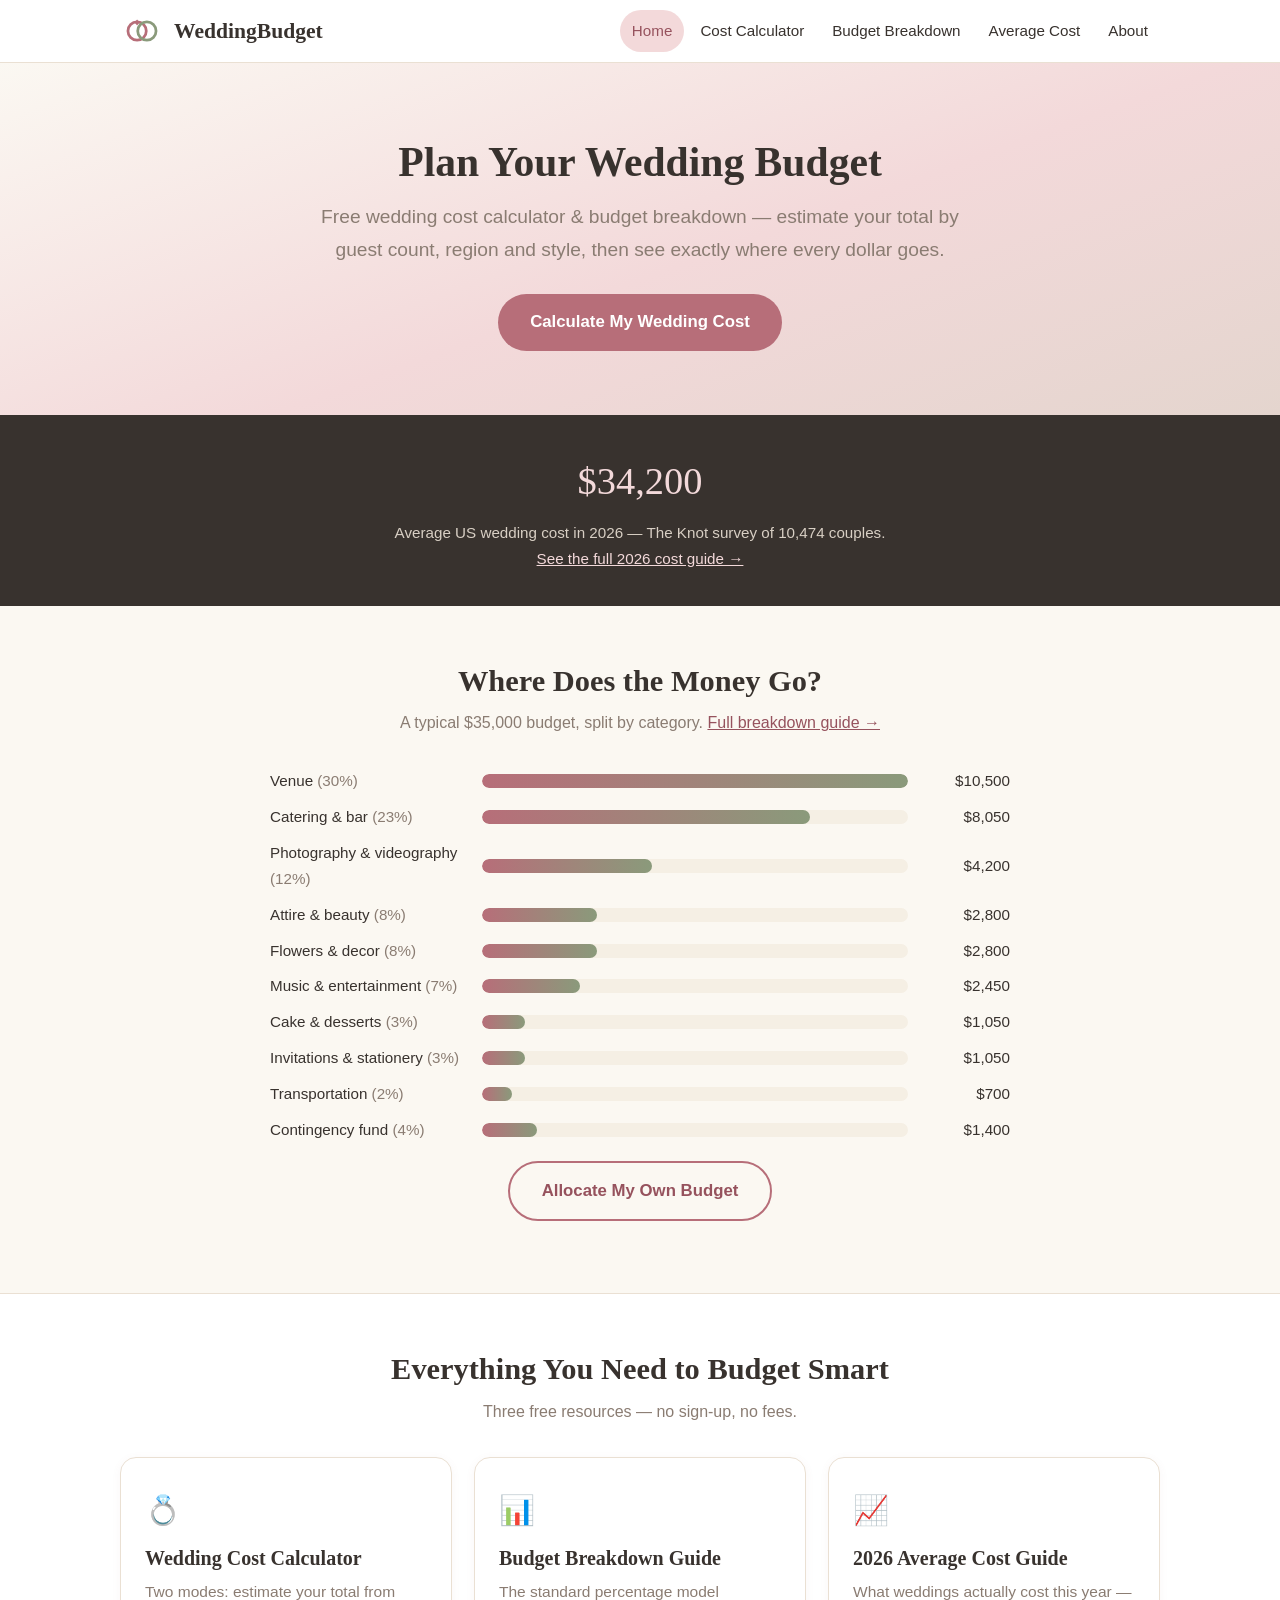
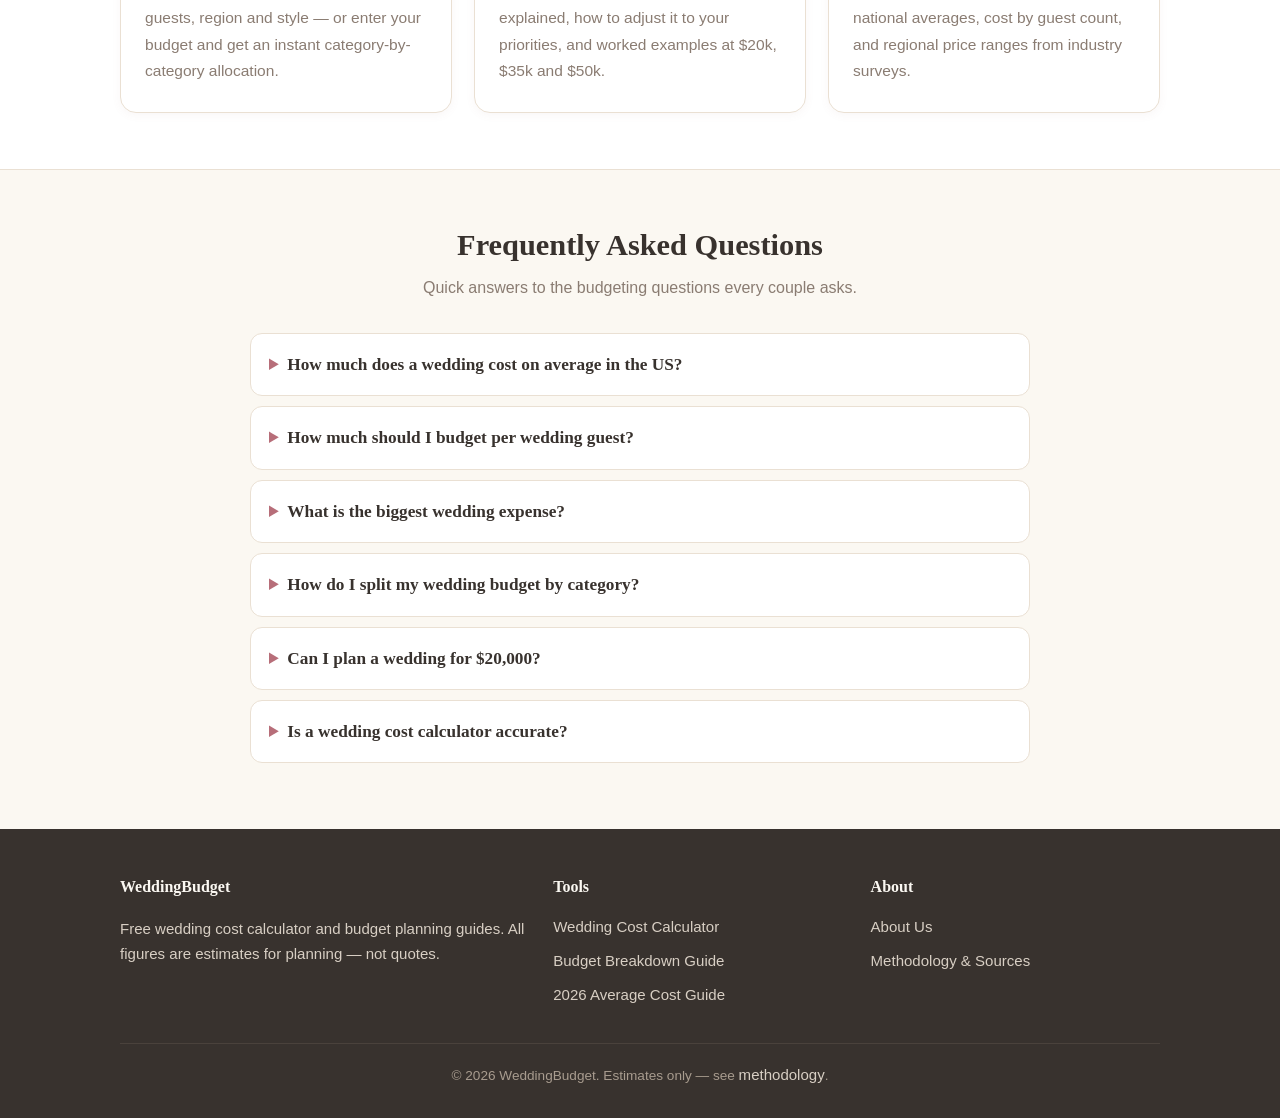
==== index.html @ bbfaf5be "WeddingBudget MVP: 6-page static niche site (wedding cost calculator + budget guides)" ====
<!DOCTYPE html>
<html lang="en">
<head>
<meta charset="UTF-8">
<meta name="viewport" content="width=device-width, initial-scale=1.0">
<title>Wedding Cost Calculator (2026) — Estimate Your Wedding Budget | WeddingBudget</title>
<meta name="description" content="Free wedding cost calculator: estimate your total wedding cost by guest count, region and style, then break your budget down by category. Based on 2026 US wedding data.">
<link rel="stylesheet" href="assets/css/style.css">
<script type="application/ld+json">
{
  "@context": "https://schema.org",
  "@type": "FAQPage",
  "mainEntity": [
    {"@type":"Question","name":"How much does a wedding cost on average in the US?",
     "acceptedAnswer":{"@type":"Answer","text":"According to The Knot's 2026 survey of 10,474 couples, the average US wedding costs about $34,200, not including the honeymoon. Costs vary widely by guest count, region, and style."}},
    {"@type":"Question","name":"How much should I budget per wedding guest?",
     "acceptedAnswer":{"@type":"Answer","text":"A common planning estimate is $110–$180 per guest for catering and bar in a mid-size city, with total per-guest wedding costs often landing between $300 and $500 once venue, rentals, and entertainment are included."}},
    {"@type":"Question","name":"What is the biggest wedding expense?",
     "acceptedAnswer":{"@type":"Answer","text":"The venue and catering together are typically the largest expenses, accounting for roughly half of the total budget — about 30% for the venue and 23% for catering and bar."}},
    {"@type":"Question","name":"How do I split my wedding budget by category?",
     "acceptedAnswer":{"@type":"Answer","text":"A standard starting split is: venue 30%, catering 23%, photography/videography 12%, attire & beauty 8%, flowers & decor 8%, music 7%, cake 3%, invitations 3%, transportation 2%, and a 4% contingency fund. Adjust the shares to match your priorities."}},
    {"@type":"Question","name":"Can I plan a wedding for $20,000?",
     "acceptedAnswer":{"@type":"Answer","text":"Yes — many couples do. A $20,000 budget typically means a smaller guest list (around 50 guests), a non-peak date, and prioritizing two or three categories while keeping the rest simple."}},
    {"@type":"Question","name":"Is a wedding cost calculator accurate?",
     "acceptedAnswer":{"@type":"Answer","text":"Calculators give planning estimates based on survey averages, not quotes. Real prices vary by vendor, season, and city. Use the estimate as a starting point, then collect real vendor quotes to refine it."}}
  ]
}
</script>
</head>
<body>

<header class="site-header">
  <div class="wrap">
    <a class="brand" href="index.html" aria-label="WeddingBudget home">
      <svg viewBox="0 0 72 44" aria-hidden="true">
        <circle cx="28" cy="22" r="15" fill="none" stroke="#B76E79" stroke-width="4.5"/>
        <circle cx="44" cy="22" r="15" fill="none" stroke="#8A9A7B" stroke-width="4.5"/>
        <path d="M28 3 l4 5 -4 5 -4 -5 z" fill="#B76E79"/>
      </svg>
      <span class="brand-name">WeddingBudget</span>
    </a>
    <nav class="nav" aria-label="Main navigation">
      <a href="index.html" class="active">Home</a>
      <a href="wedding-cost-calculator/index.html">Cost Calculator</a>
      <a href="wedding-budget-breakdown/index.html">Budget Breakdown</a>
      <a href="average-wedding-cost/index.html">Average Cost</a>
      <a href="about/index.html">About</a>
    </nav>
  </div>
</header>

<main>
  <section class="hero">
    <div class="wrap">
      <h1>Plan Your Wedding Budget</h1>
      <p class="tagline">Free wedding cost calculator &amp; budget breakdown — estimate your total by guest count, region and style, then see exactly where every dollar goes.</p>
      <a class="btn" href="wedding-cost-calculator/index.html">Calculate My Wedding Cost</a>
    </div>
  </section>

  <section class="stat-band">
    <div class="wrap">
      <div class="big">$34,200</div>
      <p>Average US wedding cost in 2026 — The Knot survey of 10,474 couples.<br>
      <a href="average-wedding-cost/index.html" style="color:var(--blush)">See the full 2026 cost guide →</a></p>
    </div>
  </section>

  <section class="section">
    <div class="wrap-narrow">
      <h2 style="text-align:center">Where Does the Money Go?</h2>
      <p class="lede" style="text-align:center;color:var(--muted)">A typical $35,000 budget, split by category. <a href="wedding-budget-breakdown/index.html">Full breakdown guide →</a></p>
      <div id="home-preview"></div>
      <p style="text-align:center;margin-top:18px"><a class="btn ghost" href="wedding-cost-calculator/index.html">Allocate My Own Budget</a></p>
    </div>
  </section>

  <section class="section alt">
    <div class="wrap">
      <h2>Everything You Need to Budget Smart</h2>
      <p class="lede">Three free resources — no sign-up, no fees.</p>
      <div class="cards">
        <a class="card" href="wedding-cost-calculator/index.html">
          <div class="card-icon">💍</div>
          <h3>Wedding Cost Calculator</h3>
          <p>Two modes: estimate your total from guests, region and style — or enter your budget and get an instant category-by-category allocation.</p>
        </a>
        <a class="card" href="wedding-budget-breakdown/index.html">
          <div class="card-icon">📊</div>
          <h3>Budget Breakdown Guide</h3>
          <p>The standard percentage model explained, how to adjust it to your priorities, and worked examples at $20k, $35k and $50k.</p>
        </a>
        <a class="card" href="average-wedding-cost/index.html">
          <div class="card-icon">📈</div>
          <h3>2026 Average Cost Guide</h3>
          <p>What weddings actually cost this year — national averages, cost by guest count, and regional price ranges from industry surveys.</p>
        </a>
      </div>
    </div>
  </section>

  <section class="section">
    <div class="wrap">
      <h2>Frequently Asked Questions</h2>
      <p class="lede">Quick answers to the budgeting questions every couple asks.</p>
      <div class="faq">
        <details>
          <summary>How much does a wedding cost on average in the US?</summary>
          <p>According to The Knot's 2026 survey of 10,474 couples, the average US wedding costs about <strong>$34,200</strong>, not including the honeymoon. Zola's survey puts the figure near $36,000. Your actual cost depends on guest count, region, and style — see our <a href="average-wedding-cost/index.html">2026 average cost guide</a> for the details.</p>
        </details>
        <details>
          <summary>How much should I budget per wedding guest?</summary>
          <p>A common planning estimate is $110–$180 per guest for catering and bar in a mid-size city. Once venue, rentals, and entertainment are included, total per-guest costs often land between $300 and $500. Our <a href="wedding-cost-calculator/index.html">cost calculator</a> estimates this for your specific guest count and region.</p>
        </details>
        <details>
          <summary>What is the biggest wedding expense?</summary>
          <p>The venue and catering are typically the two largest expenses — roughly 30% for the venue and 23% for catering and bar, or about half the total budget combined.</p>
        </details>
        <details>
          <summary>How do I split my wedding budget by category?</summary>
          <p>Start with the standard split — venue 30%, catering 23%, photo/video 12%, attire &amp; beauty 8%, flowers &amp; decor 8%, music 7%, cake 3%, invitations 3%, transportation 2%, contingency 4% — then shift points toward what matters most to you. The <a href="wedding-budget-breakdown/index.html">breakdown guide</a> shows how.</p>
        </details>
        <details>
          <summary>Can I plan a wedding for $20,000?</summary>
          <p>Yes. A $20,000 budget usually means a guest list around 50, a non-peak date or venue, and prioritizing two or three categories while keeping the rest simple. Try the <a href="wedding-cost-calculator/index.html">budget allocator</a> with $20,000 to see a realistic split.</p>
        </details>
        <details>
          <summary>Is a wedding cost calculator accurate?</summary>
          <p>Calculators give planning <em>estimates</em> based on survey averages — not vendor quotes. Real prices vary by vendor, season, and city. Use the estimate as your starting point, then collect real quotes to refine it. Read our <a href="methodology/index.html">methodology</a> to see exactly where our numbers come from.</p>
        </details>
      </div>
    </div>
  </section>
</main>

<footer class="site-footer">
  <div class="wrap">
    <div>
      <h4>WeddingBudget</h4>
      <p style="font-size:0.94rem">Free wedding cost calculator and budget planning guides. All figures are estimates for planning — not quotes.</p>
    </div>
    <div>
      <h4>Tools</h4>
      <ul>
        <li><a href="wedding-cost-calculator/index.html">Wedding Cost Calculator</a></li>
        <li><a href="wedding-budget-breakdown/index.html">Budget Breakdown Guide</a></li>
        <li><a href="average-wedding-cost/index.html">2026 Average Cost Guide</a></li>
      </ul>
    </div>
    <div>
      <h4>About</h4>
      <ul>
        <li><a href="about/index.html">About Us</a></li>
        <li><a href="methodology/index.html">Methodology &amp; Sources</a></li>
      </ul>
    </div>
    <div class="bottom">© 2026 WeddingBudget. Estimates only — see <a href="methodology/index.html">methodology</a>.</div>
  </div>
</footer>

<script src="assets/js/calculators.js"></script>
<script>
(function () {
  var r = WeddingCalc.allocateBudget(35000);
  var maxPct = 30;
  document.getElementById('home-preview').innerHTML = r.items.map(function (i) {
    var w = Math.round(i.pct / maxPct * 100);
    return '<div class="alloc-row">' +
      '<span>' + i.name + ' <span style="color:var(--muted)">(' + i.pct + '%)</span></span>' +
      '<span class="bar-track"><span class="bar-fill" style="display:block;width:' + w + '%"></span></span>' +
      '<span class="amt">' + WeddingCalc.fmt(i.amount) + '</span></div>';
  }).join('');
})();
</script>
<!-- Cloudflare Web Analytics --><script type='module' src='https://static.cloudflareinsights.com/beacon.min.js' data-cf-beacon='{"token": "0cc9b3c438344fda849d145891dc3f68"}'></script><!-- End Cloudflare Web Analytics -->
</body>
</html>
---- assets/css/style.css ----
/* WeddingBudget — elegant wedding aesthetic: ivory, blush, sage */
:root {
  --ivory: #FBF8F2;
  --ivory-deep: #F5EFE4;
  --blush: #F3D9DA;
  --blush-deep: #B76E79;
  --blush-dark: #96525D;
  --sage: #8A9A7B;
  --sage-deep: #5F7052;
  --ink: #38322E;
  --muted: #8A7C72;
  --line: #EAE0D3;
  --card: #FFFFFF;
  --serif: Georgia, 'Playfair Display', 'Times New Roman', serif;
  --sans: -apple-system, BlinkMacSystemFont, 'Segoe UI', Helvetica, Arial, sans-serif;
}

* { box-sizing: border-box; }
body {
  margin: 0;
  font-family: var(--sans);
  color: var(--ink);
  background: var(--ivory);
  line-height: 1.7;
}
h1, h2, h3 { font-family: var(--serif); font-weight: 600; line-height: 1.3; color: var(--ink); }
a { color: var(--blush-dark); }
a:hover { color: var(--sage-deep); }
img { max-width: 100%; }

.wrap { max-width: 1080px; margin: 0 auto; padding: 0 20px; }
.wrap-narrow { max-width: 780px; margin: 0 auto; padding: 0 20px; }

/* Header / nav */
.site-header {
  background: var(--card);
  border-bottom: 1px solid var(--line);
  position: sticky; top: 0; z-index: 50;
}
.site-header .wrap { display: flex; align-items: center; justify-content: space-between; padding-top: 10px; padding-bottom: 10px; }
.brand { display: flex; align-items: center; gap: 10px; text-decoration: none; }
.brand svg { width: 44px; height: 28px; }
.brand-name { font-family: var(--serif); font-size: 1.35rem; color: var(--ink); font-weight: 700; }
.nav { display: flex; gap: 4px; flex-wrap: wrap; }
.nav a {
  text-decoration: none; color: var(--ink); font-size: 0.95rem;
  padding: 8px 12px; border-radius: 999px;
}
.nav a:hover, .nav a.active { background: var(--blush); color: var(--blush-dark); }

/* Hero */
.hero {
  background: linear-gradient(160deg, var(--ivory) 0%, var(--blush) 55%, #E4D5CE 100%);
  padding: 72px 0 64px;
  text-align: center;
}
.hero h1 { font-size: 2.6rem; margin: 0 0 12px; }
.hero .tagline { font-size: 1.2rem; color: var(--muted); max-width: 640px; margin: 0 auto 28px; }
.btn {
  display: inline-block; text-decoration: none; cursor: pointer; border: none;
  background: var(--blush-deep); color: #fff;
  padding: 14px 32px; border-radius: 999px; font-size: 1.05rem; font-weight: 600;
  transition: transform .15s ease, background .15s ease;
}
.btn:hover { background: var(--blush-dark); color: #fff; transform: translateY(-1px); }
.btn.secondary { background: var(--sage); }
.btn.secondary:hover { background: var(--sage-deep); }
.btn.ghost { background: transparent; color: var(--blush-dark); border: 2px solid var(--blush-deep); }

/* Stat band */
.stat-band { background: var(--ink); color: var(--ivory); padding: 34px 0; text-align: center; }
.stat-band .big { font-family: var(--serif); font-size: 2.4rem; color: var(--blush); }
.stat-band p { margin: 6px 0 0; color: #D8CFC4; font-size: 0.95rem; }

/* Sections */
.section { padding: 56px 0; }
.section.alt { background: var(--card); border-top: 1px solid var(--line); border-bottom: 1px solid var(--line); }
.section h2 { text-align: center; font-size: 1.9rem; margin: 0 0 8px; }
.section .lede { text-align: center; color: var(--muted); max-width: 680px; margin: 0 auto 32px; }

/* Cards */
.cards { display: grid; grid-template-columns: repeat(3, 1fr); gap: 22px; }
.card {
  background: var(--card); border: 1px solid var(--line); border-radius: 16px;
  padding: 28px 24px; text-decoration: none; color: inherit;
  box-shadow: 0 2px 10px rgba(150, 110, 100, 0.06);
  transition: transform .15s ease, box-shadow .15s ease;
}
a.card:hover { transform: translateY(-3px); box-shadow: 0 8px 24px rgba(150, 110, 100, 0.12); }
.card h3 { margin: 0 0 8px; font-size: 1.25rem; }
.card p { margin: 0; color: var(--muted); font-size: 0.97rem; }
.card .card-icon { font-size: 1.8rem; margin-bottom: 10px; }

/* Preview allocation bars */
.alloc-row { display: grid; grid-template-columns: 200px 1fr 90px; gap: 12px; align-items: center; margin: 10px 0; font-size: 0.95rem; }
.alloc-row .bar-track { background: var(--ivory-deep); border-radius: 999px; height: 14px; overflow: hidden; }
.alloc-row .bar-fill { height: 100%; background: linear-gradient(90deg, var(--blush-deep), var(--sage)); border-radius: 999px; }
.alloc-row .amt { text-align: right; font-variant-numeric: tabular-nums; }

/* FAQ */
.faq { max-width: 780px; margin: 0 auto; }
.faq details { background: var(--card); border: 1px solid var(--line); border-radius: 12px; margin: 10px 0; padding: 4px 18px; }
.faq summary { cursor: pointer; font-family: var(--serif); font-size: 1.08rem; padding: 12px 0; font-weight: 600; }
.faq summary::marker { color: var(--blush-deep); }
.faq p { color: var(--muted); }

/* Tables */
table.cost-table { width: 100%; border-collapse: collapse; margin: 20px 0; background: var(--card); border-radius: 12px; overflow: hidden; font-size: 0.97rem; }
.cost-table th { background: var(--ivory-deep); text-align: left; padding: 12px 14px; font-family: var(--serif); }
.cost-table td { padding: 11px 14px; border-top: 1px solid var(--line); }
.cost-table tr:nth-child(even) td { background: #FFFEFB; }

/* Calculator */
.calc-shell { background: var(--card); border: 1px solid var(--line); border-radius: 18px; padding: 30px; box-shadow: 0 4px 20px rgba(150,110,100,0.07); }
.tabs { display: flex; gap: 8px; margin-bottom: 26px; }
.tab-btn {
  flex: 1; padding: 13px; border-radius: 12px; border: 2px solid var(--line);
  background: var(--ivory); font-size: 1rem; font-weight: 600; cursor: pointer; color: var(--muted);
}
.tab-btn.active { border-color: var(--blush-deep); background: var(--blush); color: var(--blush-dark); }
.tab-panel { display: none; }
.tab-panel.active { display: block; }

.field { margin: 22px 0; }
.field > label, .field .label { font-weight: 600; display: block; margin-bottom: 10px; font-family: var(--serif); font-size: 1.08rem; }
.slider-row { display: flex; align-items: center; gap: 14px; }
input[type="range"] { flex: 1; accent-color: var(--blush-deep); }
input[type="number"] {
  width: 110px; padding: 10px 12px; border: 2px solid var(--line); border-radius: 10px;
  font-size: 1rem; font-family: var(--sans);
}
input[type="number"]:focus { outline: none; border-color: var(--blush-deep); }

.option-grid { display: grid; grid-template-columns: repeat(4, 1fr); gap: 10px; }
.option-grid.three { grid-template-columns: repeat(3, 1fr); }
.option-card { position: relative; }
.option-card input { position: absolute; opacity: 0; pointer-events: none; }
.option-card label {
  display: block; border: 2px solid var(--line); border-radius: 12px; padding: 12px 8px;
  text-align: center; cursor: pointer; font-size: 0.92rem; background: var(--ivory);
  transition: border-color .15s ease, background .15s ease;
}
.option-card label strong { display: block; font-family: var(--serif); font-size: 1.02rem; }
.option-card input:checked + label { border-color: var(--blush-deep); background: var(--blush); }
.option-card .hint { color: var(--muted); font-size: 0.82rem; }

.results { margin-top: 30px; border-top: 2px dashed var(--line); padding-top: 24px; }
.total-line { text-align: center; margin-bottom: 22px; }
.total-line .label { color: var(--muted); font-size: 0.95rem; }
.total-line .total { font-family: var(--serif); font-size: 2.8rem; color: var(--blush-deep); }
.total-line .sub { color: var(--muted); font-size: 0.9rem; }
.disclaimer { background: var(--ivory-deep); border-radius: 12px; padding: 14px 18px; font-size: 0.88rem; color: var(--muted); margin-top: 24px; }

/* Footer */
.site-footer { background: var(--ink); color: #D8CFC4; padding: 44px 0 30px; margin-top: 0; }
.site-footer .wrap { display: grid; grid-template-columns: 1.4fr 1fr 1fr; gap: 28px; }
.site-footer h4 { font-family: var(--serif); color: var(--ivory); margin: 0 0 12px; }
.site-footer a { color: #D8CFC4; text-decoration: none; font-size: 0.94rem; }
.site-footer a:hover { color: var(--blush); }
.site-footer ul { list-style: none; margin: 0; padding: 0; }
.site-footer li { margin: 7px 0; }
.site-footer .bottom { grid-column: 1 / -1; border-top: 1px solid #4A423C; padding-top: 18px; font-size: 0.85rem; color: #A89C8F; text-align: center; }

/* Prose */
.prose h2 { margin-top: 40px; }
.prose ul { padding-left: 22px; }
.prose li { margin: 8px 0; }
.tip { background: #F0F4EC; border-left: 4px solid var(--sage); padding: 14px 18px; border-radius: 0 12px 12px 0; margin: 22px 0; }

/* Responsive */
@media (max-width: 820px) {
  .cards { grid-template-columns: 1fr; }
  .hero h1 { font-size: 2rem; }
  .option-grid, .option-grid.three { grid-template-columns: repeat(2, 1fr); }
  .alloc-row { grid-template-columns: 130px 1fr 76px; font-size: 0.85rem; }
  .site-footer .wrap { grid-template-columns: 1fr; }
  .calc-shell { padding: 20px 16px; }
  .total-line .total { font-size: 2.2rem; }
}
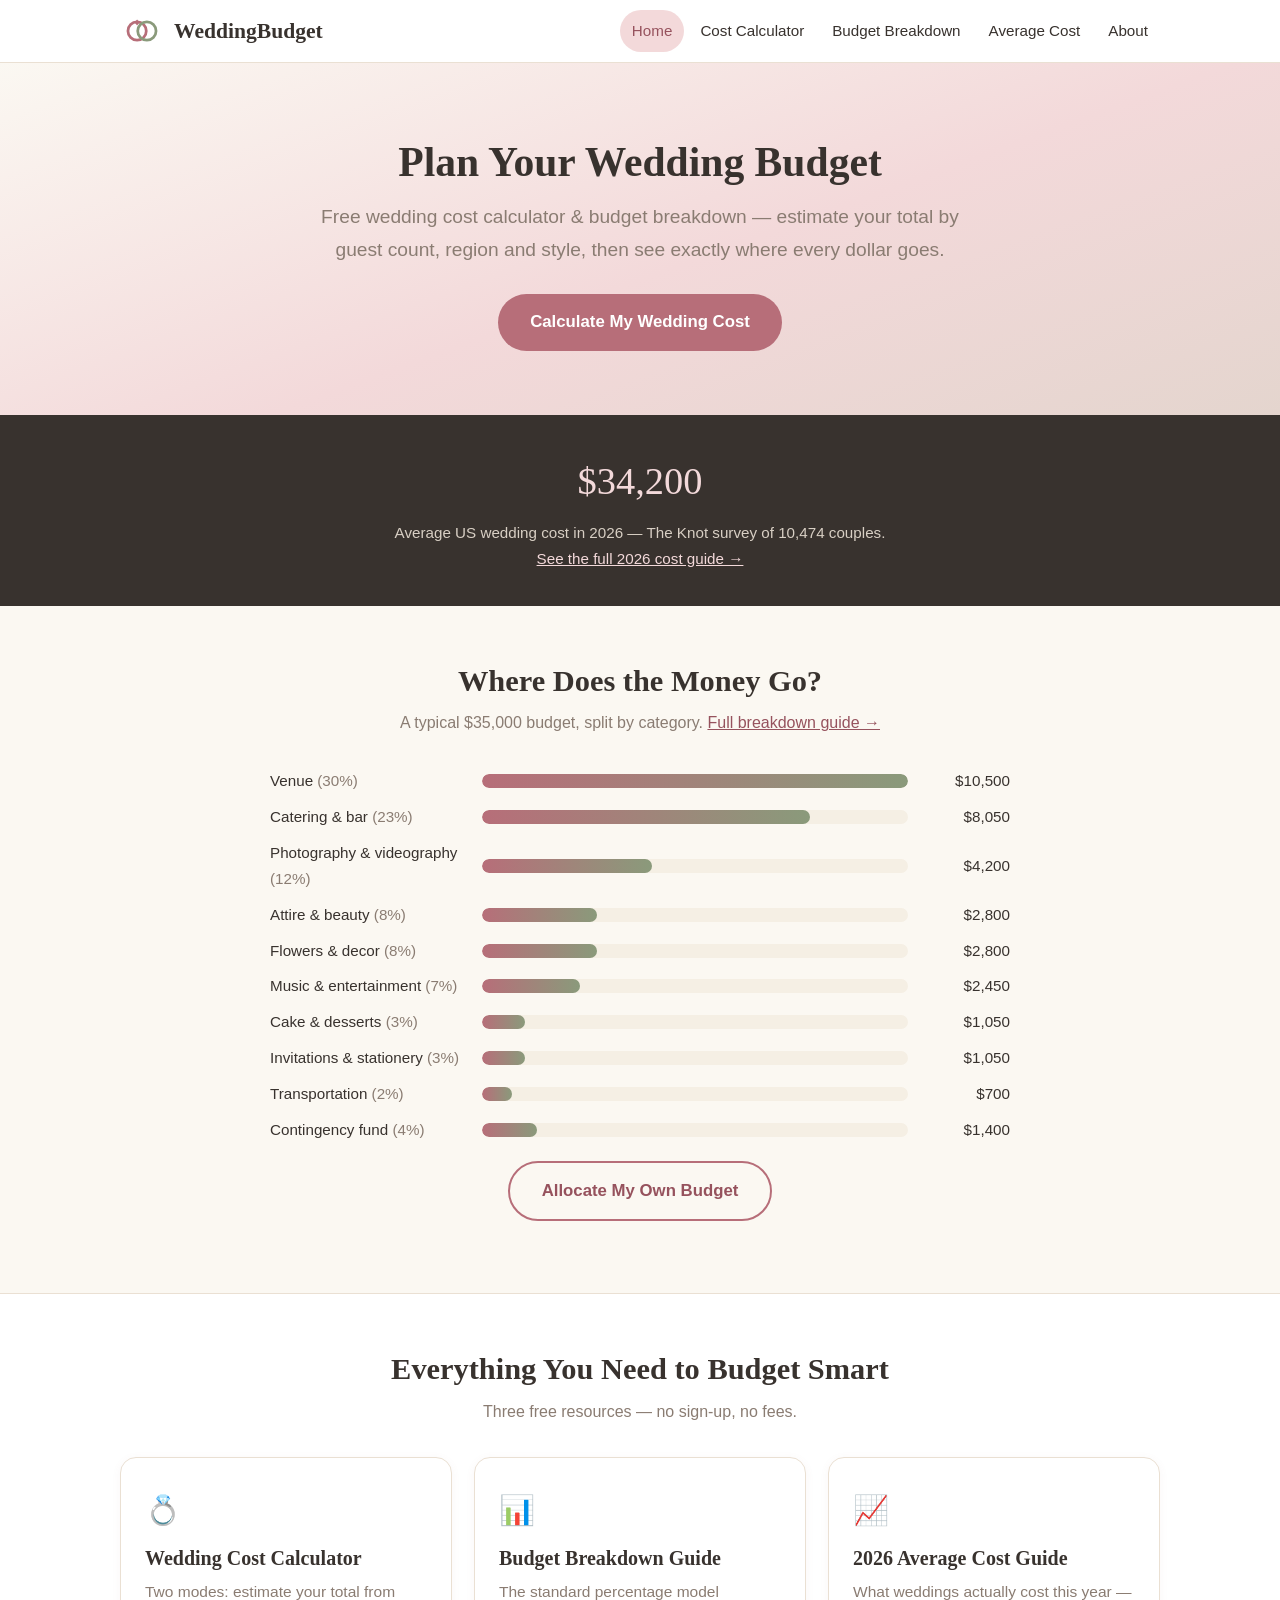
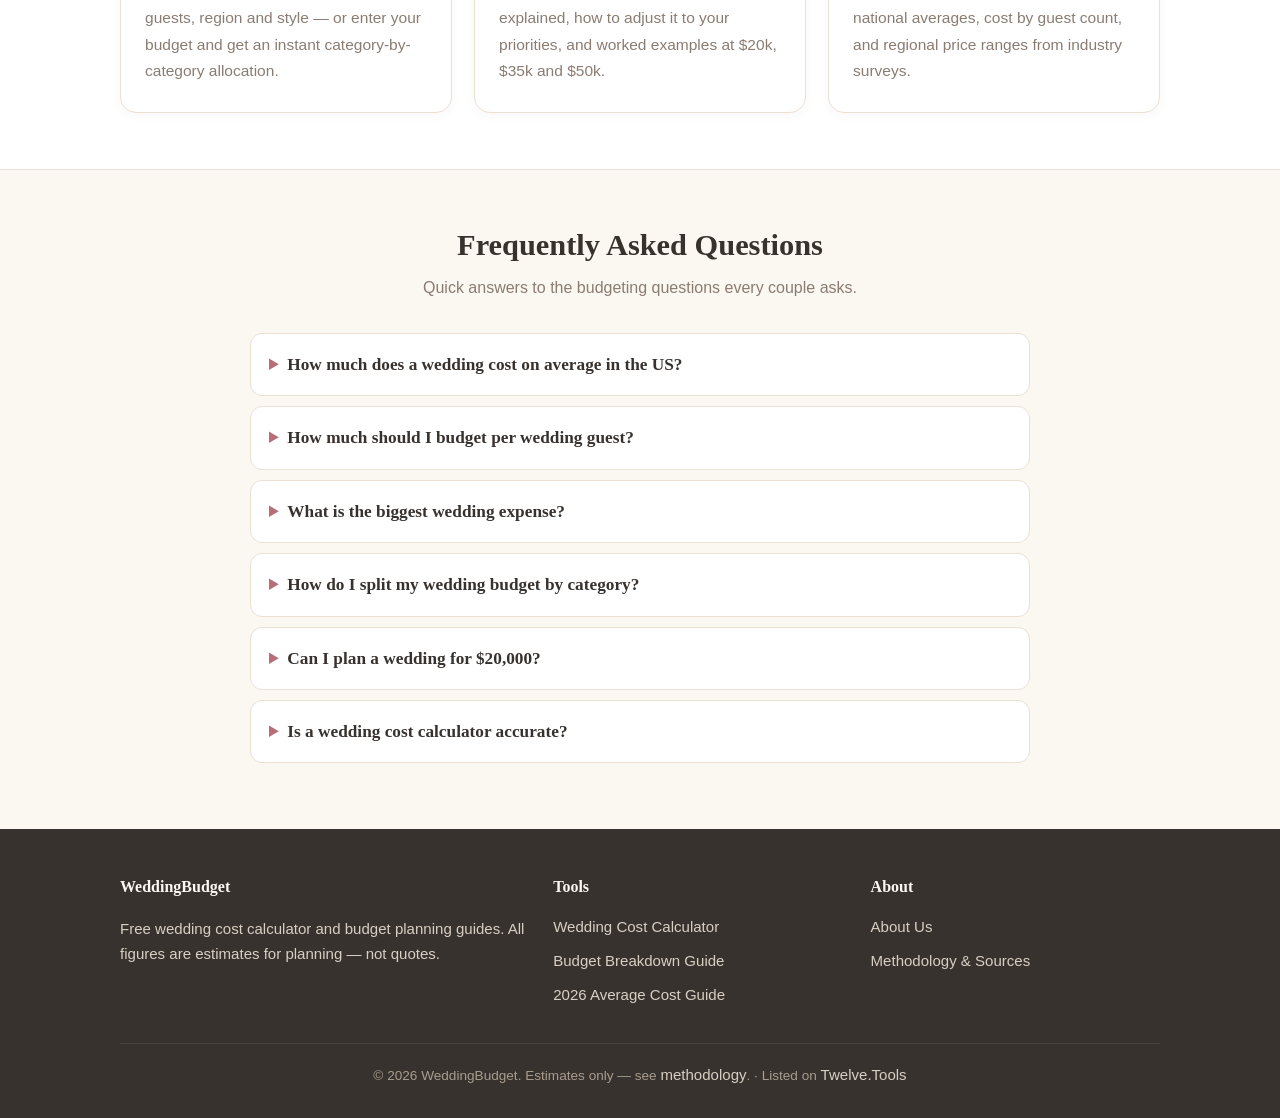
==== commit 7ea6fbcb: "Add Twelve.Tools reciprocal footer link (required for batch-1 directory submission)" ====
--- a/index.html
+++ b/index.html
@@ -154,7 +154,7 @@
         <li><a href="methodology/index.html">Methodology &amp; Sources</a></li>
       </ul>
     </div>
-    <div class="bottom">© 2026 WeddingBudget. Estimates only — see <a href="methodology/index.html">methodology</a>.</div>
+    <div class="bottom">© 2026 WeddingBudget. Estimates only — see <a href="methodology/index.html">methodology</a>. <span>· Listed on <a href="https://twelve.tools" target="_blank" rel="noopener">Twelve.Tools</a></span></div>
   </div>
 </footer>
 
